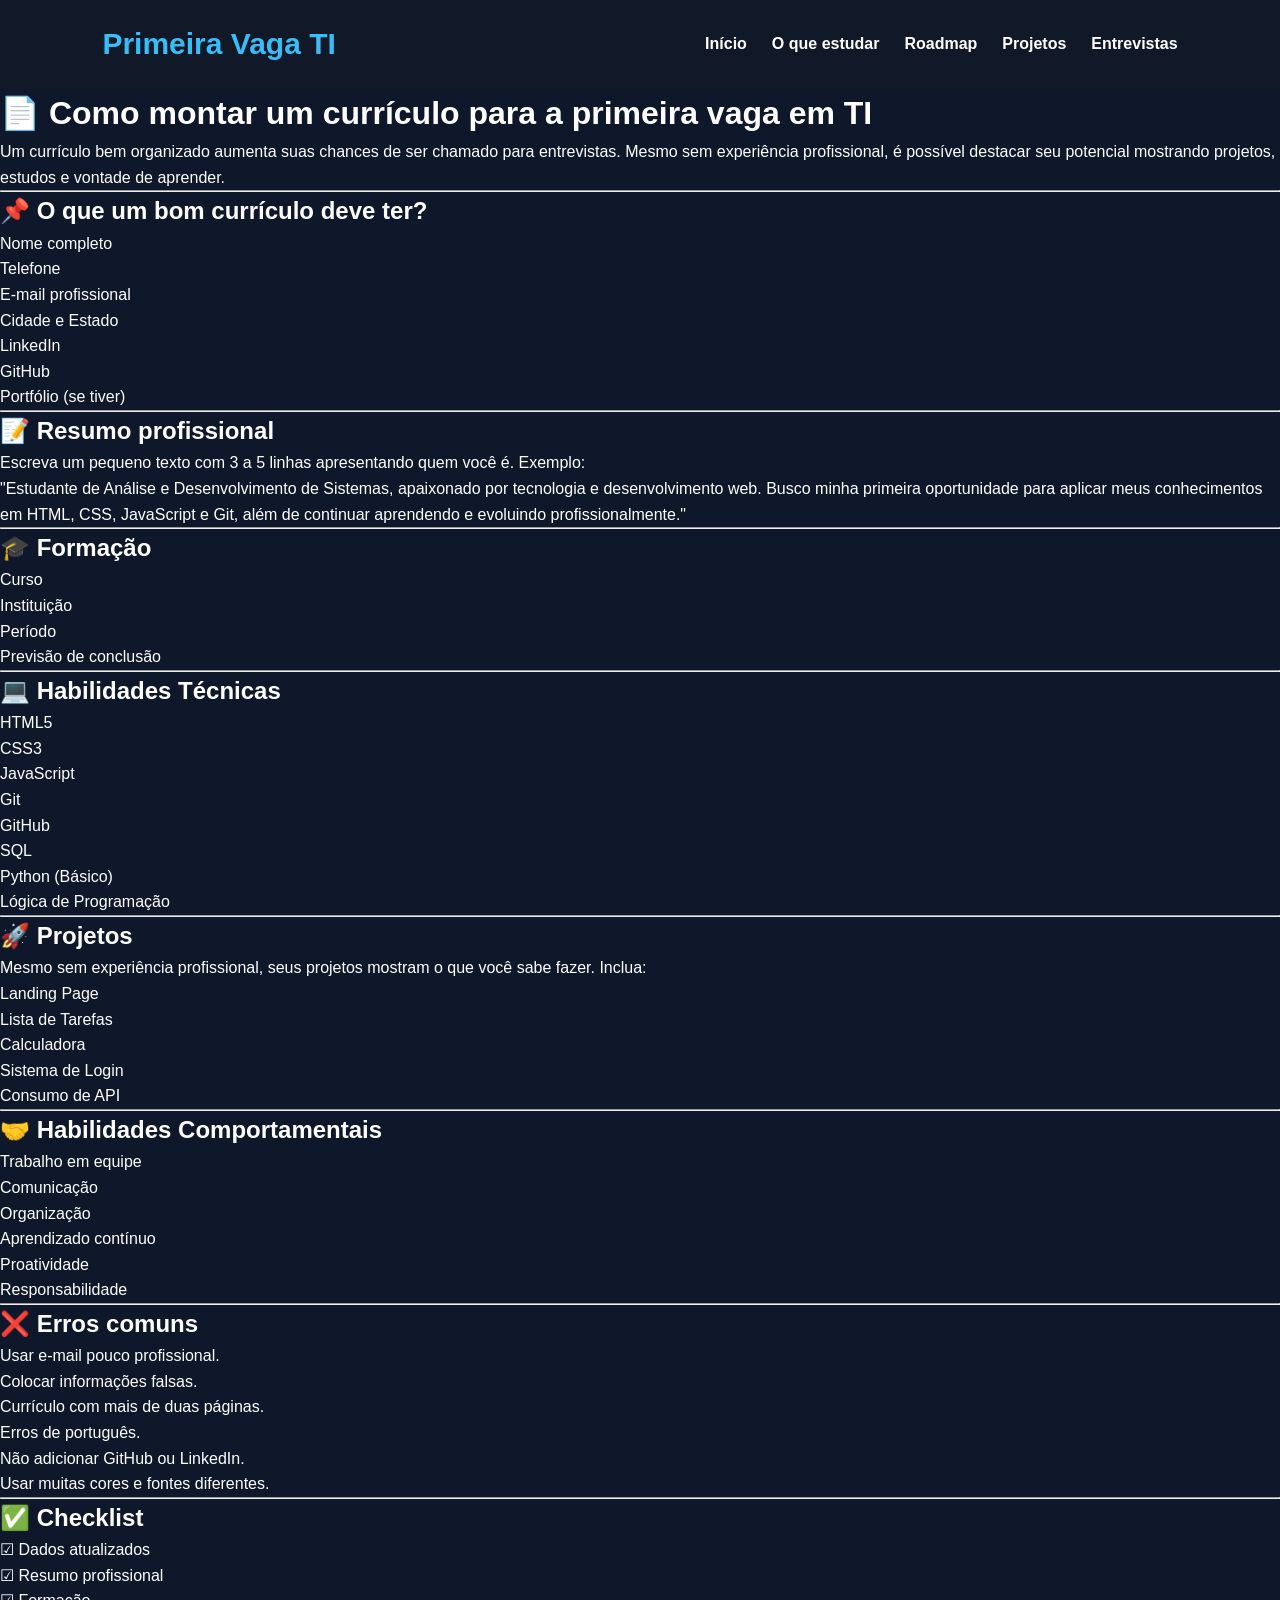
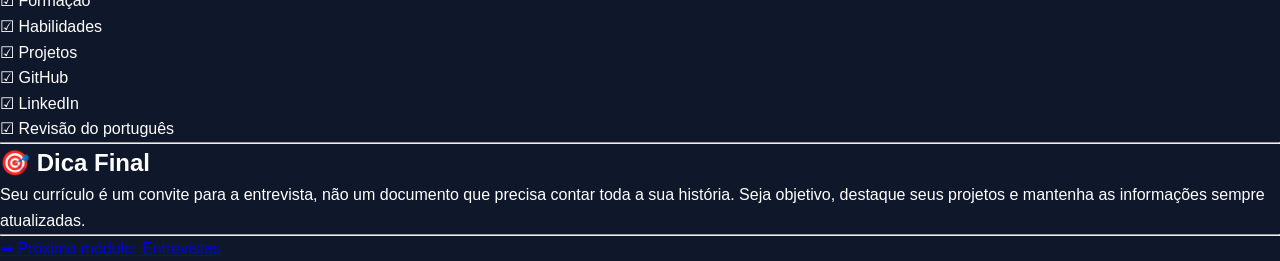
==== pages/curriculo.html @ ed17e3fb "Initial commit" ====
<!DOCTYPE html>
<html lang="pt-BR">

<head>
    <meta charset="UTF-8">
    <meta name="viewport" content="width=device-width, initial-scale=1.0">
    <title>Currículo | Primeira Vaga TI</title>

    <link rel="stylesheet" href="../style.css">
</head>

<body>

<header>

<div class="logo">
<h1>Primeira Vaga TI</h1>
</div>

<nav>

<a href="../index.html">Início</a>
<a href="estudar.html">O que estudar</a>
<a href="roadmap.html">Roadmap</a>
<a href="projetos.html">Projetos</a>
<a href="entrevistas.html">Entrevistas</a>

</nav>

</header>

<main class="container">

<h1>📄 Como montar um currículo para a primeira vaga em TI</h1>

<p>

Um currículo bem organizado aumenta suas chances de ser chamado para entrevistas.
Mesmo sem experiência profissional, é possível destacar seu potencial mostrando projetos, estudos e vontade de aprender.

</p>

<hr>

<h2>📌 O que um bom currículo deve ter?</h2>

<ul>

<li>Nome completo</li>

<li>Telefone</li>

<li>E-mail profissional</li>

<li>Cidade e Estado</li>

<li>LinkedIn</li>

<li>GitHub</li>

<li>Portfólio (se tiver)</li>

</ul>

<hr>

<h2>📝 Resumo profissional</h2>

<p>

Escreva um pequeno texto com 3 a 5 linhas apresentando quem você é.

Exemplo:

</p>

<blockquote>

"Estudante de Análise e Desenvolvimento de Sistemas, apaixonado por tecnologia e desenvolvimento web. Busco minha primeira oportunidade para aplicar meus conhecimentos em HTML, CSS, JavaScript e Git, além de continuar aprendendo e evoluindo profissionalmente."

</blockquote>

<hr>

<h2>🎓 Formação</h2>

<ul>

<li>Curso</li>

<li>Instituição</li>

<li>Período</li>

<li>Previsão de conclusão</li>

</ul>

<hr>

<h2>💻 Habilidades Técnicas</h2>

<ul>

<li>HTML5</li>

<li>CSS3</li>

<li>JavaScript</li>

<li>Git</li>

<li>GitHub</li>

<li>SQL</li>

<li>Python (Básico)</li>

<li>Lógica de Programação</li>

</ul>

<hr>

<h2>🚀 Projetos</h2>

<p>

Mesmo sem experiência profissional, seus projetos mostram o que você sabe fazer.

Inclua:

</p>

<ul>

<li>Landing Page</li>

<li>Lista de Tarefas</li>

<li>Calculadora</li>

<li>Sistema de Login</li>

<li>Consumo de API</li>

</ul>

<hr>

<h2>🤝 Habilidades Comportamentais</h2>

<ul>

<li>Trabalho em equipe</li>

<li>Comunicação</li>

<li>Organização</li>

<li>Aprendizado contínuo</li>

<li>Proatividade</li>

<li>Responsabilidade</li>

</ul>

<hr>

<h2>❌ Erros comuns</h2>

<ul>

<li>Usar e-mail pouco profissional.</li>

<li>Colocar informações falsas.</li>

<li>Currículo com mais de duas páginas.</li>

<li>Erros de português.</li>

<li>Não adicionar GitHub ou LinkedIn.</li>

<li>Usar muitas cores e fontes diferentes.</li>

</ul>

<hr>

<h2>✅ Checklist</h2>

<ul>

<li>☑ Dados atualizados</li>

<li>☑ Resumo profissional</li>

<li>☑ Formação</li>

<li>☑ Habilidades</li>

<li>☑ Projetos</li>

<li>☑ GitHub</li>

<li>☑ LinkedIn</li>

<li>☑ Revisão do português</li>

</ul>

<hr>

<h2>🎯 Dica Final</h2>

<p>

Seu currículo é um convite para a entrevista, não um documento que precisa contar toda a sua história.
Seja objetivo, destaque seus projetos e mantenha as informações sempre atualizadas.

</p>

<hr>

<p>

<a href="entrevistas.html">➡ Próximo módulo: Entrevistas</a>

</p>

</main>

</body>

</html>
---- style.css ----
/* ==========================
   RESET
========================== */

*{
    margin:0;
    padding:0;
    box-sizing:border-box;
}

body{
    font-family:Arial, Helvetica, sans-serif;
    background:#0f172a;
    color:#ffffff;
    line-height:1.6;
}

/* ==========================
   HEADER
========================== */

header{
    display:flex;
    justify-content:space-between;
    align-items:center;
    padding:20px 8%;
    background:#111827;
    position:sticky;
    top:0;
    z-index:1000;
}

.logo h1{
    color:#38bdf8;
    font-size:30px;
}

nav{
    display:flex;
    gap:25px;
}

nav a{
    color:white;
    text-decoration:none;
    transition:.3s;
    font-weight:bold;
}

nav a:hover{
    color:#38bdf8;
}

/* ==========================
   HERO
========================== */

.hero{
    text-align:center;
    padding:90px 20px;
}

.hero h2{
    font-size:48px;
    margin-bottom:20px;
}

.hero p{
    max-width:700px;
    margin:auto;
    font-size:20px;
    color:#cbd5e1;
}

/* ==========================
   BOTÕES
========================== */

.buttons{
    margin-top:40px;
}

.btn,
.btn-outline{

    display:inline-block;
    margin:10px;
    padding:15px 30px;
    border-radius:10px;
    text-decoration:none;
    font-weight:bold;
    transition:.3s;

}

.btn{

    background:#38bdf8;
    color:#000;

}

.btn:hover{

    transform:translateY(-3px);

}

.btn-outline{

    border:2px solid #38bdf8;
    color:#38bdf8;

}

.btn-outline:hover{

    background:#38bdf8;
    color:#000;

}

/* ==========================
   CARDS
========================== */

.cards{

    width:90%;
    margin:60px auto;
    display:grid;
    grid-template-columns:repeat(auto-fit,minmax(280px,1fr));
    gap:25px;

}

/* Link do card */

.card-link{

    text-decoration:none;
    color:inherit;
    display:block;

}

.card-link:hover{

    color:inherit;

}

/* Card */

.card{

    background:#1e293b;
    padding:30px;
    border-radius:15px;
    transition:.3s;
    cursor:pointer;
    height:100%;
    border:1px solid transparent;

}

.card:hover{

    transform:translateY(-8px);
    border-color:#38bdf8;
    box-shadow:0 10px 25px rgba(56,189,248,.25);

}

.card h3{

    margin-bottom:15px;
    color:#38bdf8;

}

.card p{

    color:#d1d5db;

}

/* ==========================
   FOOTER
========================== */

footer{

    text-align:center;
    padding:30px;
    background:#111827;
    color:#94a3b8;
    margin-top:50px;

}

/* ==========================
   RESPONSIVO
========================== */

@media(max-width:768px){

header{

    flex-direction:column;

}

nav{

    margin-top:20px;
    flex-wrap:wrap;
    justify-content:center;
    gap:15px;

}

.hero h2{

    font-size:34px;

}

.hero p{

    font-size:18px;

}

.cards{

    width:95%;

}

}
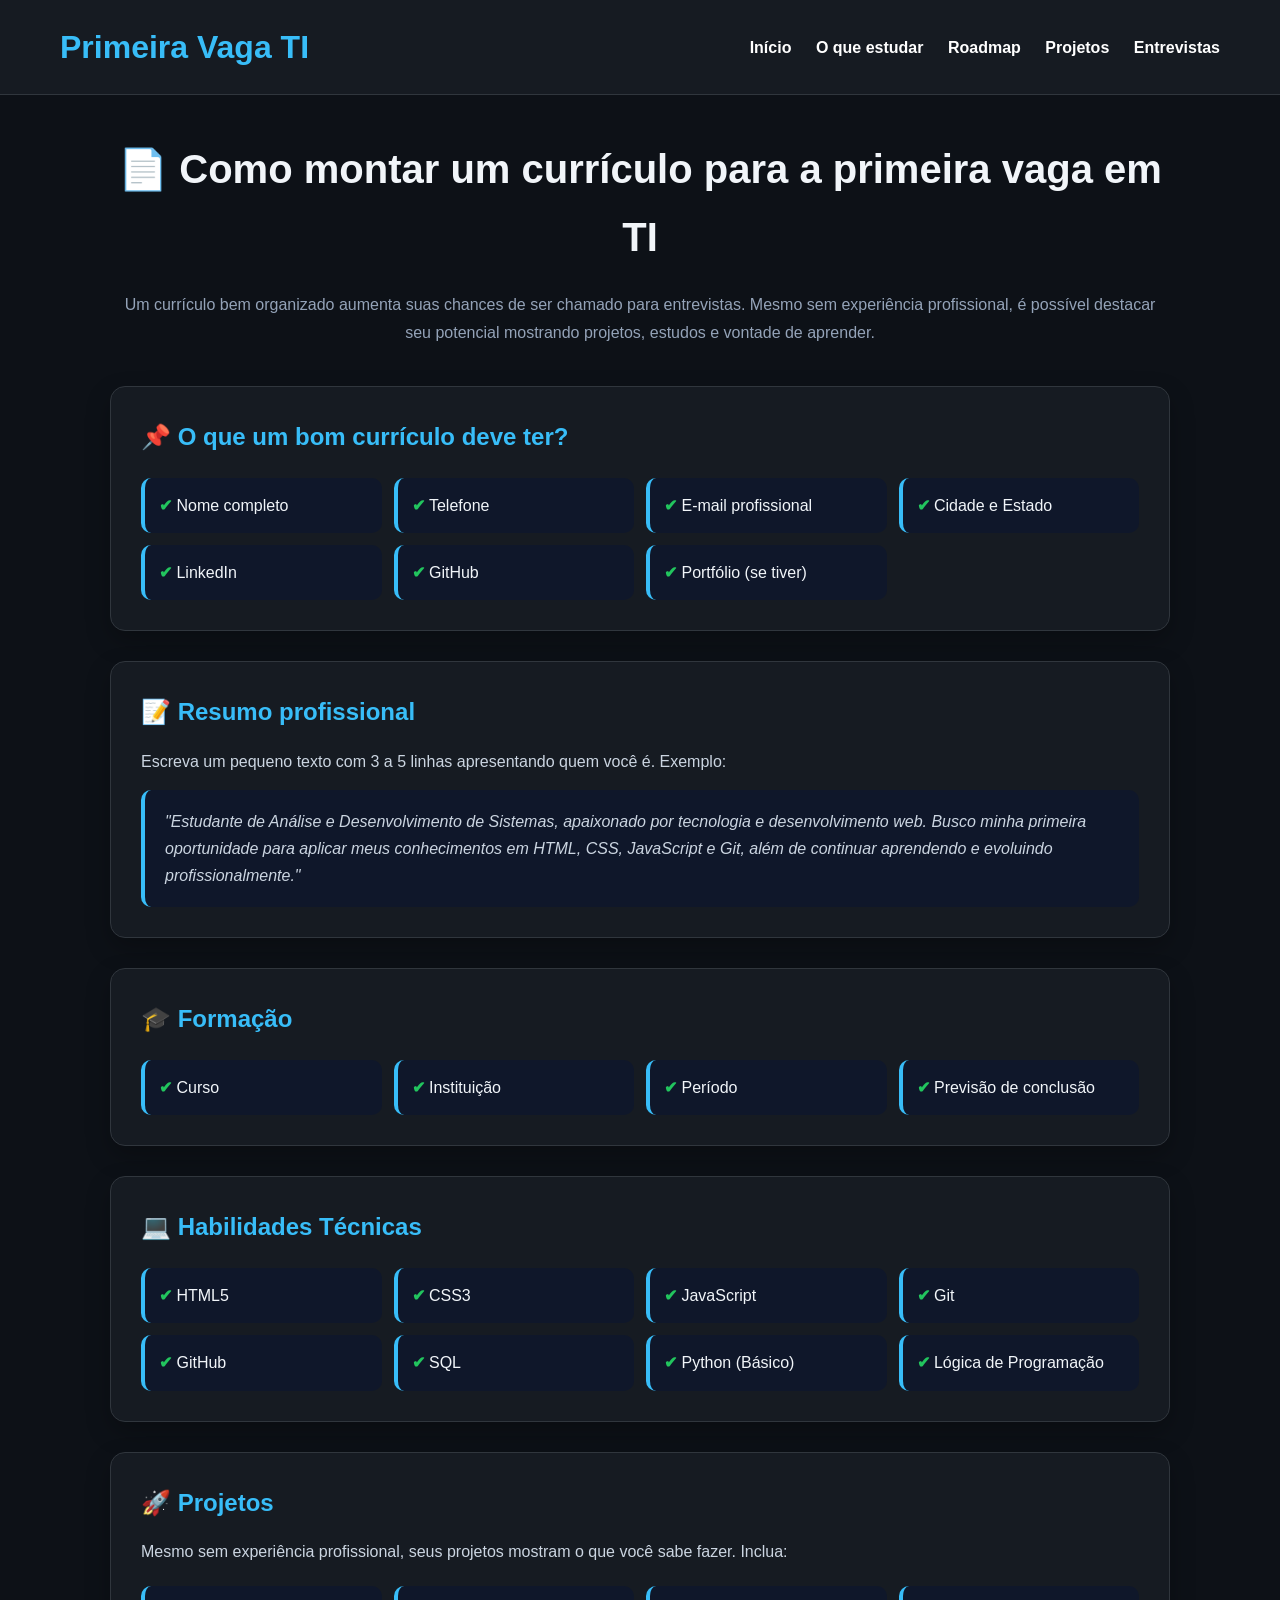
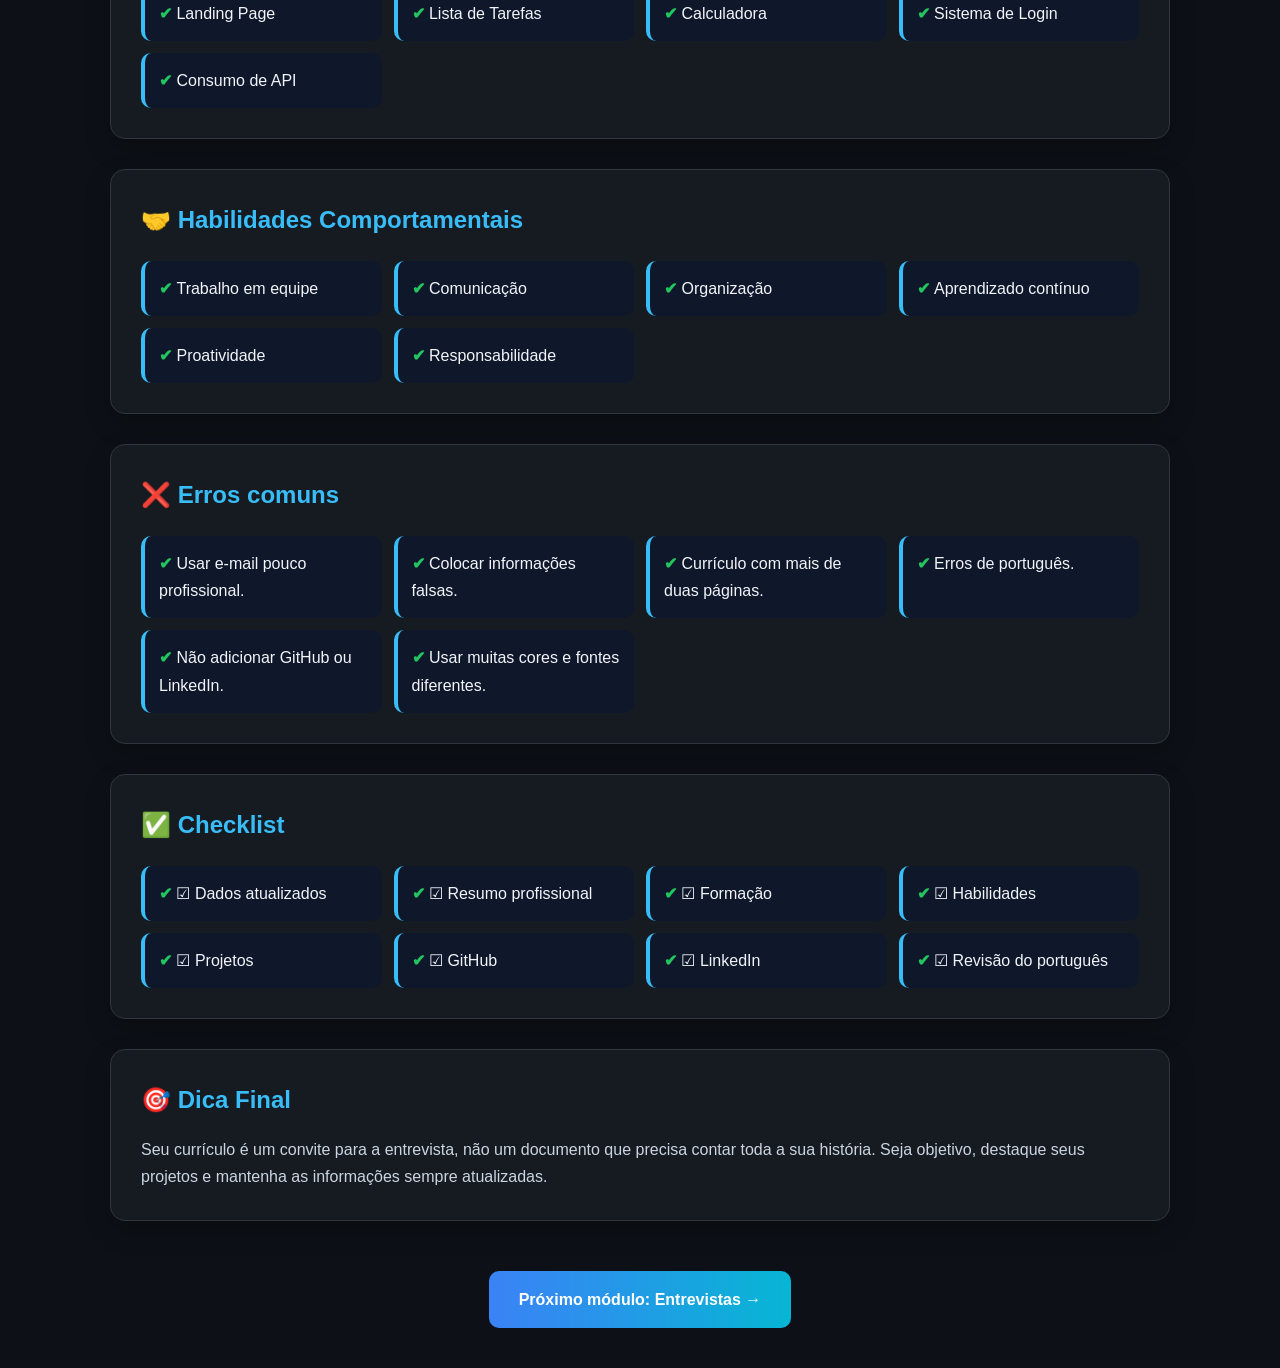
==== commit 27268069: "alteraçao no css coloquei css nos conteudos" ====
--- a/pages/curriculo.html
+++ b/pages/curriculo.html
@@ -6,7 +6,154 @@
     <meta name="viewport" content="width=device-width, initial-scale=1.0">
     <title>Currículo | Primeira Vaga TI</title>
 
-    <link rel="stylesheet" href="../style.css">
+    <style>
+*{
+margin:0;
+padding:0;
+box-sizing:border-box;
+font-family:Segoe UI,Arial,sans-serif;
+}
+
+body{
+background:#0d1117;
+color:#f1f5f9;
+line-height:1.7;
+}
+
+header{
+display:flex;
+justify-content:space-between;
+align-items:center;
+padding:20px 60px;
+background:#161b22;
+position:sticky;
+top:0;
+border-bottom:1px solid #30363d;
+}
+
+.logo h1{
+color:#38bdf8;
+}
+
+nav a{
+color:white;
+text-decoration:none;
+margin-left:20px;
+font-weight:bold;
+transition:.3s;
+}
+
+nav a:hover{
+color:#38bdf8;
+}
+
+.container{
+max-width:1100px;
+margin:40px auto;
+padding:0 20px;
+}
+
+.container h1{
+text-align:center;
+font-size:40px;
+margin-bottom:20px;
+}
+
+.container>p{
+text-align:center;
+color:#94a3b8;
+margin-bottom:40px;
+}
+
+.card{
+background:#161b22;
+border:1px solid #30363d;
+border-radius:15px;
+padding:30px;
+margin-bottom:30px;
+transition:.3s;
+box-shadow:0 10px 25px rgba(0,0,0,.25);
+}
+
+.card:hover{
+transform:translateY(-8px);
+border-color:#38bdf8;
+box-shadow:0 20px 35px rgba(56,189,248,.25);
+}
+.card li::before{
+content:"✔ ";
+color:#22c55e;
+font-weight:bold;
+}
+
+.card h2{
+color:#38bdf8;
+margin-bottom:15px;
+}
+
+.card h3{
+margin-top:20px;
+color:#22c55e;
+}
+
+.card p{
+color:#cbd5e1;
+}
+
+.card ul,
+.card ol{
+display:grid;
+grid-template-columns:repeat(auto-fit,minmax(200px,1fr));
+gap:12px;
+list-style:none;
+margin-top:20px;
+padding:0;
+}
+
+.card li{
+background:#0f172a;
+padding:14px;
+border-radius:10px;
+border-left:4px solid #38bdf8;
+transition:.3s;
+}
+
+.card li:hover{
+background:#1e293b;
+transform:translateX(6px);
+}
+
+.card blockquote{
+background:#0f172a;
+border-left:4px solid #38bdf8;
+padding:18px 20px;
+border-radius:10px;
+margin-top:15px;
+color:#cbd5e1;
+font-style:italic;
+}
+
+hr{
+display:none;
+}
+
+a.botao{
+display:inline-block;
+margin-top:20px;
+padding:15px 30px;
+background:linear-gradient(90deg,#3b82f6,#06b6d4);
+color:white;
+text-decoration:none;
+border-radius:10px;
+font-weight:bold;
+transition:.3s;
+}
+
+a.botao:hover{
+transform:translateY(-3px);
+}
+
+</style>
 </head>
 
 <body>
@@ -41,7 +188,7 @@
 </p>
 
 <hr>
-
+<section class="card">
 <h2>📌 O que um bom currículo deve ter?</h2>
 
 <ul>
@@ -61,15 +208,15 @@
 <li>Portfólio (se tiver)</li>
 
 </ul>
-
-<hr>
-
+</section>
+<hr>
+
+<section class="card">
 <h2>📝 Resumo profissional</h2>
 
 <p>
 
 Escreva um pequeno texto com 3 a 5 linhas apresentando quem você é.
-
 Exemplo:
 
 </p>
@@ -79,9 +226,10 @@
 "Estudante de Análise e Desenvolvimento de Sistemas, apaixonado por tecnologia e desenvolvimento web. Busco minha primeira oportunidade para aplicar meus conhecimentos em HTML, CSS, JavaScript e Git, além de continuar aprendendo e evoluindo profissionalmente."
 
 </blockquote>
-
-<hr>
-
+</section>
+<hr>
+
+<section class="card">
 <h2>🎓 Formação</h2>
 
 <ul>
@@ -95,9 +243,10 @@
 <li>Previsão de conclusão</li>
 
 </ul>
-
-<hr>
-
+</section>
+<hr>
+
+<section class="card">
 <h2>💻 Habilidades Técnicas</h2>
 
 <ul>
@@ -119,15 +268,15 @@
 <li>Lógica de Programação</li>
 
 </ul>
-
-<hr>
-
+</section>
+<hr>
+
+<section class="card">
 <h2>🚀 Projetos</h2>
 
 <p>
 
 Mesmo sem experiência profissional, seus projetos mostram o que você sabe fazer.
-
 Inclua:
 
 </p>
@@ -145,9 +294,10 @@
 <li>Consumo de API</li>
 
 </ul>
-
-<hr>
-
+</section>
+<hr>
+
+<section class="card">
 <h2>🤝 Habilidades Comportamentais</h2>
 
 <ul>
@@ -165,9 +315,10 @@
 <li>Responsabilidade</li>
 
 </ul>
-
-<hr>
-
+</section>
+<hr>
+
+<section class="card">
 <h2>❌ Erros comuns</h2>
 
 <ul>
@@ -185,9 +336,10 @@
 <li>Usar muitas cores e fontes diferentes.</li>
 
 </ul>
-
-<hr>
-
+</section>
+<hr>
+
+<section class="card">
 <h2>✅ Checklist</h2>
 
 <ul>
@@ -209,9 +361,10 @@
 <li>☑ Revisão do português</li>
 
 </ul>
-
-<hr>
-
+</section>
+<hr>
+
+<section class="card">
 <h2>🎯 Dica Final</h2>
 
 <p>
@@ -220,12 +373,12 @@
 Seja objetivo, destaque seus projetos e mantenha as informações sempre atualizadas.
 
 </p>
-
-<hr>
-
-<p>
-
-<a href="entrevistas.html">➡ Próximo módulo: Entrevistas</a>
+</section>
+<hr>
+
+<p>
+
+<a class="botao" href="entrevistas.html">Próximo módulo: Entrevistas →</a>
 
 </p>
 
@@ -233,4 +386,4 @@
 
 </body>
 
-</html>
+</html>
